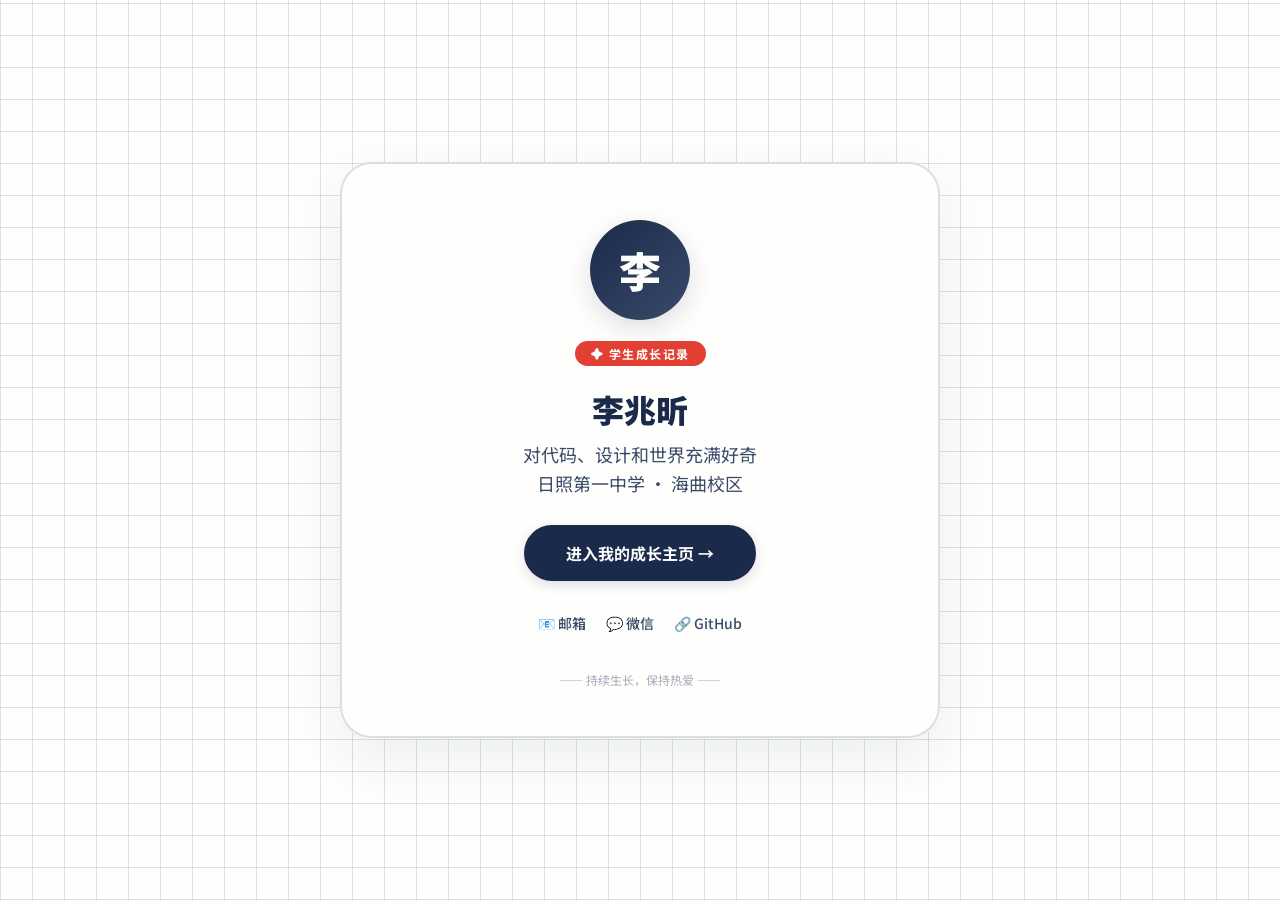
==== index.html @ c34c7141 "Add files via upload" ====
<!DOCTYPE html>
<html lang="zh-CN">
<head>
  <meta charset="UTF-8">
  <meta name="viewport" content="width=device-width, initial-scale=1.0">
  <title>李兆昕 · 个人主页</title>
  <link rel="preconnect" href="https://fonts.googleapis.com">
  <link rel="preconnect" href="https://fonts.gstatic.com" crossorigin>
  <link href="https://fonts.googleapis.com/css2?family=Noto+Sans+SC:wght@400;500;700;900&family=Zhi+Mang+Xing&display=swap" rel="stylesheet">
  <style>
    * {
      margin: 0;
      padding: 0;
      box-sizing: border-box;
    }
    body {
      min-height: 100vh;
      background: #fefefc;
      background-image:
        repeating-linear-gradient(0deg, rgba(120,160,190,.28) 0 1px, transparent 1px 32px),
        repeating-linear-gradient(90deg, rgba(120,160,190,.28) 0 1px, transparent 1px 32px);
      font-family: 'Noto Sans SC', sans-serif;
      display: flex;
      align-items: center;
      justify-content: center;
      padding: 24px;
      color: #1b2a4a;
    }
    .card {
      max-width: 600px;
      width: 100%;
      background: rgba(254,254,252,.88);
      backdrop-filter: blur(6px);
      border: 2px solid rgba(27,42,74,.15);
      border-radius: 32px;
      padding: 56px 44px 48px;
      text-align: center;
      box-shadow: 0 20px 60px rgba(27,42,74,.08);
      transition: transform .3s ease;
    }
    .card:hover {
      transform: translateY(-4px);
    }
    .avatar {
      width: 100px;
      height: 100px;
      border-radius: 50%;
      background: linear-gradient(135deg, #1b2a4a, #3a4a6b);
      display: flex;
      align-items: center;
      justify-content: center;
      font-size: 42px;
      font-weight: 900;
      color: #fefefc;
      margin: 0 auto 20px;
      box-shadow: 0 8px 24px rgba(27,42,74,.15);
    }
    .badge {
      display: inline-block;
      background: #e23f35;
      color: #fefefc;
      font-size: 12px;
      font-weight: 700;
      letter-spacing: 1.5px;
      padding: 4px 16px;
      border-radius: 999px;
      margin-bottom: 20px;
    }
    h1 {
      font-size: 32px;
      font-weight: 900;
      margin-bottom: 8px;
    }
    .sub {
      font-size: 18px;
      color: #3a4a6b;
      margin-bottom: 28px;
      line-height: 1.6;
    }
    .btn {
      display: inline-block;
      padding: 14px 40px;
      border-radius: 999px;
      background: #1b2a4a;
      color: #fefefc;
      font-weight: 700;
      font-size: 16px;
      text-decoration: none;
      border: 2px solid #1b2a4a;
      transition: all .25s ease;
      box-shadow: 0 4px 12px rgba(27,42,74,.15);
    }
    .btn:hover {
      transform: translateY(-3px);
      box-shadow: 0 8px 24px rgba(226,63,53,.25);
      background: #e23f35;
      border-color: #e23f35;
    }
    .links {
      margin-top: 32px;
      display: flex;
      justify-content: center;
      gap: 20px;
      flex-wrap: wrap;
    }
    .links a {
      color: #3a4a6b;
      text-decoration: none;
      font-size: 14px;
      font-weight: 500;
      border-bottom: 2px solid transparent;
      transition: border-color .2s;
    }
    .links a:hover {
      border-bottom-color: #e23f35;
    }
    .footer-note {
      margin-top: 36px;
      font-size: 12px;
      color: #aab;
    }
    @media (max-width: 480px) {
      .card { padding: 32px 20px; }
      h1 { font-size: 26px; }
      .avatar { width: 72px; height: 72px; font-size: 30px; }
    }
  </style>
</head>
<body>
  <div class="card">
    <div class="avatar">李</div>
    <div class="badge">✦ 学生成长记录</div>
    <h1>李兆昕</h1>
    <p class="sub">
      对代码、设计和世界充满好奇<br>
      日照第一中学 · 海曲校区
    </p>
    <a href="portfolio.html" class="btn">进入我的成长主页 →</a>
    <div class="links">
      <a href="mailto:a776234813@outlook.com">📧 邮箱</a>
      <a href="#">💬 微信</a>
      <a href="#">🔗 GitHub</a>
    </div>
    <div class="footer-note">—— 持续生长，保持热爱 ——</div>
  </div>
</body>
</html>
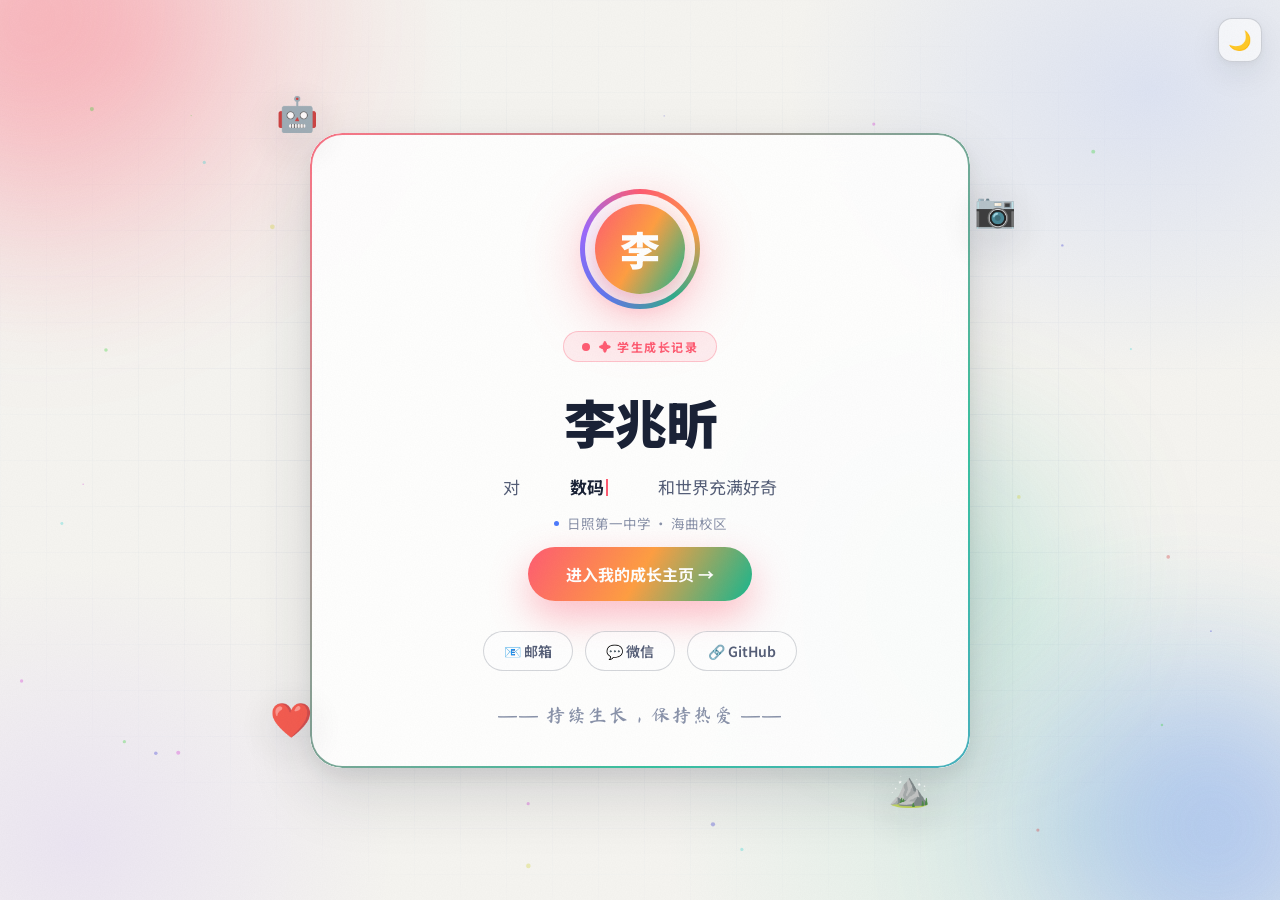
==== commit 5db1033e: "Add files via upload" ====
--- a/index.html
+++ b/index.html
@@ -1,147 +1,492 @@
 <!DOCTYPE html>
-<html lang="zh-CN">
+<html lang="zh-CN" data-theme="light">
 <head>
-  <meta charset="UTF-8">
-  <meta name="viewport" content="width=device-width, initial-scale=1.0">
-  <title>李兆昕 · 个人主页</title>
-  <link rel="preconnect" href="https://fonts.googleapis.com">
-  <link rel="preconnect" href="https://fonts.gstatic.com" crossorigin>
-  <link href="https://fonts.googleapis.com/css2?family=Noto+Sans+SC:wght@400;500;700;900&family=Zhi+Mang+Xing&display=swap" rel="stylesheet">
-  <style>
-    * {
-      margin: 0;
-      padding: 0;
-      box-sizing: border-box;
-    }
-    body {
-      min-height: 100vh;
-      background: #fefefc;
-      background-image:
-        repeating-linear-gradient(0deg, rgba(120,160,190,.28) 0 1px, transparent 1px 32px),
-        repeating-linear-gradient(90deg, rgba(120,160,190,.28) 0 1px, transparent 1px 32px);
-      font-family: 'Noto Sans SC', sans-serif;
-      display: flex;
-      align-items: center;
-      justify-content: center;
-      padding: 24px;
-      color: #1b2a4a;
-    }
-    .card {
-      max-width: 600px;
-      width: 100%;
-      background: rgba(254,254,252,.88);
-      backdrop-filter: blur(6px);
-      border: 2px solid rgba(27,42,74,.15);
-      border-radius: 32px;
-      padding: 56px 44px 48px;
-      text-align: center;
-      box-shadow: 0 20px 60px rgba(27,42,74,.08);
-      transition: transform .3s ease;
-    }
-    .card:hover {
-      transform: translateY(-4px);
-    }
-    .avatar {
-      width: 100px;
-      height: 100px;
-      border-radius: 50%;
-      background: linear-gradient(135deg, #1b2a4a, #3a4a6b);
-      display: flex;
-      align-items: center;
-      justify-content: center;
-      font-size: 42px;
-      font-weight: 900;
-      color: #fefefc;
-      margin: 0 auto 20px;
-      box-shadow: 0 8px 24px rgba(27,42,74,.15);
-    }
-    .badge {
-      display: inline-block;
-      background: #e23f35;
-      color: #fefefc;
-      font-size: 12px;
-      font-weight: 700;
-      letter-spacing: 1.5px;
-      padding: 4px 16px;
-      border-radius: 999px;
-      margin-bottom: 20px;
-    }
-    h1 {
-      font-size: 32px;
-      font-weight: 900;
-      margin-bottom: 8px;
-    }
-    .sub {
-      font-size: 18px;
-      color: #3a4a6b;
-      margin-bottom: 28px;
-      line-height: 1.6;
-    }
-    .btn {
-      display: inline-block;
-      padding: 14px 40px;
-      border-radius: 999px;
-      background: #1b2a4a;
-      color: #fefefc;
-      font-weight: 700;
-      font-size: 16px;
-      text-decoration: none;
-      border: 2px solid #1b2a4a;
-      transition: all .25s ease;
-      box-shadow: 0 4px 12px rgba(27,42,74,.15);
-    }
-    .btn:hover {
-      transform: translateY(-3px);
-      box-shadow: 0 8px 24px rgba(226,63,53,.25);
-      background: #e23f35;
-      border-color: #e23f35;
-    }
-    .links {
-      margin-top: 32px;
-      display: flex;
-      justify-content: center;
-      gap: 20px;
-      flex-wrap: wrap;
-    }
-    .links a {
-      color: #3a4a6b;
-      text-decoration: none;
-      font-size: 14px;
-      font-weight: 500;
-      border-bottom: 2px solid transparent;
-      transition: border-color .2s;
-    }
-    .links a:hover {
-      border-bottom-color: #e23f35;
-    }
-    .footer-note {
-      margin-top: 36px;
-      font-size: 12px;
-      color: #aab;
-    }
-    @media (max-width: 480px) {
-      .card { padding: 32px 20px; }
-      h1 { font-size: 26px; }
-      .avatar { width: 72px; height: 72px; font-size: 30px; }
-    }
-  </style>
+<meta charset="UTF-8">
+<meta name="viewport" content="width=device-width, initial-scale=1.0">
+<title>李兆昕 · 个人主页</title>
+<link rel="preconnect" href="https://fonts.googleapis.com">
+<link rel="preconnect" href="https://fonts.gstatic.com" crossorigin>
+<link href="https://fonts.googleapis.com/css2?family=Noto+Sans+SC:wght@400;500;700;900&family=Zhi+Mang+Xing&family=Ma+Shan+Zheng&family=JetBrains+Mono:wght@400;600;700&display=swap" rel="stylesheet">
+<style>
+/* ================= 设计变量 ================= */
+:root{
+  --bg:#f6f5f1; --bg-2:#efedf6;
+  --surface:rgba(255,255,255,.66); --surface-strong:rgba(255,255,255,.92);
+  --ink:#1b2337; --ink-soft:#565f78; --ink-faint:#8b94ab;
+  --line:rgba(27,35,55,.10); --line-strong:rgba(27,35,55,.18);
+  --c1:#ff5d73; --c2:#ff9f43; --c3:#17b890; --c4:#4d7cfe; --c5:#9b6bff;
+  --grad:linear-gradient(120deg,var(--c1),var(--c2),var(--c3),var(--c4),var(--c5));
+  --grad-soft:linear-gradient(120deg,rgba(255,93,115,.14),rgba(255,159,67,.14),rgba(23,184,144,.14),rgba(77,124,254,.14),rgba(155,107,255,.14));
+  --shadow-card:0 12px 32px rgba(27,35,55,.08),0 2px 8px rgba(27,35,55,.05);
+  --shadow-hover:0 26px 64px rgba(27,35,55,.15),0 8px 20px rgba(27,35,55,.08);
+  --grid-line:rgba(70,100,160,.12);
+  --toast-bg:rgba(27,35,55,.92);
+  --font-body:'Noto Sans SC',sans-serif;
+  --font-hand:'Zhi Mang Xing',cursive;
+  --font-write:'Ma Shan Zheng',cursive;
+  --font-mono:'JetBrains Mono',monospace;
+  --ease:cubic-bezier(.22,1,.36,1);
+  --ease-out:cubic-bezier(.16,1,.3,1);
+  --radius:24px; --radius-lg:32px;
+}
+html[data-theme=dark]{
+  --bg:#0a0f1e; --bg-2:#101a33;
+  --surface:rgba(18,26,50,.55); --surface-strong:rgba(23,33,62,.92);
+  --ink:#e9edf8; --ink-soft:#a6b0cb; --ink-faint:#67728f;
+  --line:rgba(233,237,248,.10); --line-strong:rgba(233,237,248,.20);
+  --c1:#ff6b81; --c2:#ffb64d; --c3:#2ce0bb; --c4:#6d9bff; --c5:#b58cff;
+  --grad-soft:linear-gradient(120deg,rgba(255,107,129,.18),rgba(255,182,77,.18),rgba(44,224,187,.18),rgba(109,155,255,.18),rgba(181,140,255,.18));
+  --shadow-card:0 14px 34px rgba(0,0,0,.42);
+  --shadow-hover:0 28px 70px rgba(0,0,0,.58);
+  --grid-line:rgba(140,170,230,.09);
+  --toast-bg:rgba(16,24,48,.96);
+}
+*{box-sizing:border-box;margin:0;padding:0}
+html{scroll-behavior:smooth}
+body{
+  font-family:var(--font-body);background:var(--bg);color:var(--ink);
+  min-height:100vh;min-height:100svh;display:flex;align-items:center;justify-content:center;
+  padding:24px;overflow-x:hidden;-webkit-font-smoothing:antialiased;
+  transition:background .5s,color .5s;
+}
+body::before{
+  content:'';position:fixed;inset:0;z-index:9997;pointer-events:none;opacity:.035;
+  background-image:url("data:image/svg+xml,%3Csvg xmlns='http://www.w3.org/2000/svg' width='140' height='140'%3E%3Cfilter id='n'%3E%3CfeTurbulence type='fractalNoise' baseFrequency='0.8' numOctaves='2' stitchTiles='stitch'/%3E%3CfeColorMatrix type='matrix' values='0 0 0 0 0 0 0 0 0 0 0 0 0 0 0 0 0 0 0.6 0'/%3E%3C/filter%3E%3Crect width='100%25' height='100%25' filter='url(%23n)'/%3E%3C/svg%3E");
+}
+.app-bg{
+  position:fixed;inset:0;z-index:-3;transition:background .6s;
+  background:
+    radial-gradient(42% 55% at 10% 6%, rgba(255,93,115,.13), transparent 62%),
+    radial-gradient(46% 52% at 90% 10%, rgba(77,124,254,.14), transparent 62%),
+    radial-gradient(52% 55% at 84% 92%, rgba(23,184,144,.12), transparent 62%),
+    radial-gradient(40% 50% at 6% 94%, rgba(155,107,255,.11), transparent 62%),
+    var(--bg);
+}
+html[data-theme=dark] .app-bg{
+  background:
+    radial-gradient(42% 55% at 10% 6%, rgba(255,107,129,.16), transparent 62%),
+    radial-gradient(46% 52% at 90% 10%, rgba(109,155,255,.18), transparent 62%),
+    radial-gradient(52% 55% at 84% 92%, rgba(44,224,187,.13), transparent 62%),
+    radial-gradient(40% 50% at 6% 94%, rgba(181,140,255,.15), transparent 62%),
+    var(--bg);
+}
+.blob{position:fixed;border-radius:50%;filter:blur(80px);opacity:.5;z-index:-2;pointer-events:none;will-change:transform}
+.blob-1{width:460px;height:460px;background:radial-gradient(circle at 32% 32%,var(--c1),transparent 70%);top:-150px;left:-130px;animation:blob-a 24s ease-in-out infinite alternate}
+.blob-2{width:400px;height:400px;background:radial-gradient(circle at 60% 40%,var(--c4),transparent 70%);bottom:-160px;right:-100px;animation:blob-b 28s ease-in-out infinite alternate}
+.blob-3{width:340px;height:340px;background:radial-gradient(circle at 50% 50%,var(--c3),transparent 70%);top:44%;left:60%;opacity:.32;animation:blob-a 32s ease-in-out -10s infinite alternate-reverse}
+@keyframes blob-a{to{transform:translate(120px,80px) scale(1.15) rotate(20deg)}}
+@keyframes blob-b{to{transform:translate(-100px,-60px) scale(.9) rotate(-24deg)}}
+#fxCanvas{position:fixed;inset:0;z-index:-1;pointer-events:none}
+.grid-overlay{
+  position:fixed;inset:0;z-index:-2;pointer-events:none;opacity:.7;
+  background-image:linear-gradient(var(--grid-line) 1px,transparent 1px),linear-gradient(90deg,var(--grid-line) 1px,transparent 1px);
+  background-size:46px 46px;
+  -webkit-mask-image:radial-gradient(75% 70% at 50% 50%,#000 0%,transparent 78%);
+  mask-image:radial-gradient(75% 70% at 50% 50%,#000 0%,transparent 78%);
+}
+::selection{background:var(--c2);color:#fff}
+
+/* ================= 光标 ================= */
+.cursor-dot,.cursor-ring,.cursor-glow{position:fixed;top:0;left:0;pointer-events:none;z-index:9998;opacity:0;transition:opacity .25s}
+.cursor-dot{width:8px;height:8px;border-radius:50%;background:var(--grad);transform:translate(-50%,-50%)}
+.cursor-ring{width:36px;height:36px;border-radius:50%;border:1.5px solid var(--c4);transform:translate(-50%,-50%);transition:width .28s var(--ease),height .28s var(--ease),border-color .28s,opacity .25s,background .28s}
+.cursor-ring.grow{width:58px;height:58px;border-color:var(--c1);background:radial-gradient(circle,rgba(255,93,115,.14),transparent 72%)}
+.cursor-glow{width:380px;height:380px;border-radius:50%;background:radial-gradient(circle,rgba(255,93,115,.17),rgba(255,159,67,.09) 36%,rgba(77,124,254,.09) 58%,transparent 74%);z-index:0;transform:translate(-50%,-50%);transition:opacity .5s;will-change:transform}
+body.cursor-on .cursor-dot,body.cursor-on .cursor-ring,body.cursor-on .cursor-glow{opacity:1}
+@media (hover:none),(pointer:coarse){.cursor-dot,.cursor-ring,.cursor-glow{display:none}}
+
+/* ================= 主题切换 ================= */
+.theme-toggle{
+  position:fixed;top:18px;right:18px;z-index:100;width:44px;height:44px;border-radius:14px;
+  border:1px solid var(--line-strong);background:var(--surface);color:var(--ink);
+  backdrop-filter:blur(12px);-webkit-backdrop-filter:blur(12px);
+  display:grid;place-items:center;font-size:19px;cursor:pointer;
+  box-shadow:var(--shadow-card);transition:transform .3s var(--ease),border-color .3s,box-shadow .35s;
+  animation:pop-in .8s var(--ease) 1s both;
+}
+.theme-toggle:hover{transform:translateY(-3px) scale(1.08);border-color:var(--c4);box-shadow:var(--shadow-hover)}
+
+/* ================= 主卡片 ================= */
+.stage{position:relative;z-index:2;width:100%;max-width:660px}
+.float-emoji{position:absolute;font-size:34px;opacity:.85;filter:drop-shadow(0 10px 22px rgba(27,35,55,.18));pointer-events:none;z-index:1;animation:float-y 7s ease-in-out infinite}
+.fe-1{top:-46px;left:-34px;animation-delay:0s}
+.fe-2{top:8%;right:-46px;animation-delay:-2.2s}
+.fe-3{bottom:4%;left:-40px;animation-delay:-4.4s}
+.fe-4{bottom:-44px;right:6%;animation-delay:-1.4s}
+@keyframes float-y{0%,100%{transform:translateY(0) rotate(-4deg)}50%{transform:translateY(-16px) rotate(5deg)}}
+.card{
+  position:relative;border-radius:var(--radius-lg);padding:56px 48px 44px;text-align:center;
+  background:var(--surface-strong);border:1px solid var(--glass-border);
+  box-shadow:var(--shadow-hover);backdrop-filter:blur(20px);-webkit-backdrop-filter:blur(20px);
+  transform-style:preserve-3d;overflow:hidden;will-change:transform;
+  animation:card-in 1s var(--ease-out) .15s both;
+}
+html[data-theme=dark] .card{border-color:rgba(255,255,255,.09)}
+.card::before{content:'';position:absolute;inset:0;background:radial-gradient(340px circle at var(--mx,50%) var(--my,50%),rgba(255,255,255,.5),transparent 62%);opacity:0;transition:opacity .4s;pointer-events:none}
+html[data-theme=dark] .card::before{background:radial-gradient(340px circle at var(--mx,50%) var(--my,50%),rgba(255,255,255,.08),transparent 62%)}
+.card:hover::before{opacity:1}
+.card::after{
+  content:'';position:absolute;inset:0;border-radius:inherit;padding:1.6px;pointer-events:none;
+  background:linear-gradient(135deg,var(--c1),var(--c3),var(--c4),var(--c5),var(--c1));background-size:300% 300%;
+  -webkit-mask:linear-gradient(#fff 0 0) content-box,linear-gradient(#fff 0 0);-webkit-mask-composite:xor;
+  mask:linear-gradient(#fff 0 0) content-box,linear-gradient(#fff 0 0);mask-composite:exclude;
+  animation:grad-move 6s linear infinite;opacity:.85;
+}
+@keyframes card-in{from{opacity:0;transform:translateY(44px) scale(.95)}to{opacity:1;transform:none}}
+.card>*{opacity:0;animation:rise-in .85s var(--ease-out) forwards}
+.card>*:nth-child(1){animation-delay:.35s}
+.card>*:nth-child(2){animation-delay:.45s}
+.card>*:nth-child(3){animation-delay:.55s}
+.card>*:nth-child(4){animation-delay:.65s}
+.card>*:nth-child(5){animation-delay:.78s}
+.card>*:nth-child(6){animation-delay:.9s}
+@keyframes rise-in{from{opacity:0;transform:translateY(30px)}to{opacity:1;transform:none}}
+@keyframes pop-in{0%{opacity:0;transform:scale(.6)}70%{transform:scale(1.06)}100%{opacity:1;transform:scale(1)}}
+
+/* ================= 头像 ================= */
+.avatar-wrap{position:relative;width:120px;height:120px;margin:0 auto 22px}
+.avatar-ring{
+  position:absolute;inset:0;border-radius:50%;
+  background:conic-gradient(from 0deg,var(--c1),var(--c2),var(--c3),var(--c4),var(--c5),var(--c1));
+  animation:avatar-spin 9s linear infinite;filter:drop-shadow(0 12px 28px rgba(255,93,115,.32));
+}
+.avatar-ring::before{content:'';position:absolute;inset:5px;border-radius:50%;background:var(--surface-strong)}
+.avatar{
+  position:absolute;inset:15px;border-radius:50%;
+  background:var(--grad);background-size:200% 200%;animation:grad-move 5s linear infinite;
+  color:#fff;display:grid;place-items:center;font-size:40px;font-weight:900;
+  box-shadow:0 10px 24px rgba(255,93,115,.4);
+}
+@keyframes avatar-spin{to{transform:rotate(360deg)}}
+
+/* ================= 文字 ================= */
+.badge{
+  display:inline-flex;align-items:center;gap:9px;
+  background:rgba(255,93,115,.10);border:1px solid rgba(255,93,115,.30);
+  color:var(--c1);font-size:12px;font-weight:700;letter-spacing:1.5px;
+  padding:6px 18px;border-radius:999px;margin-bottom:22px;
+}
+.pulse-dot{width:8px;height:8px;border-radius:50%;background:var(--c1);animation:pulse-dot 1.8s ease-in-out infinite}
+@keyframes pulse-dot{0%,100%{box-shadow:0 0 0 0 rgba(255,93,115,.45)}50%{box-shadow:0 0 0 8px rgba(255,93,115,0)}}
+h1{font-size:clamp(36px,7vw,52px);font-weight:900;letter-spacing:-1px;margin-bottom:12px}
+.grad-text{position:relative;display:inline-block;cursor:default}
+.grad-text::after{
+  content:attr(data-text);position:absolute;inset:0;
+  background:linear-gradient(120deg,#ff2d55,#ff9f0a,#00d9a6,#0a84ff,#bf5af2,#ff2d55);background-size:180% 100%;
+  -webkit-background-clip:text;background-clip:text;color:transparent;
+  -webkit-mask-image:radial-gradient(230px circle at var(--mx,50%) var(--my,50%),#000 0%,transparent 68%);
+  mask-image:radial-gradient(230px circle at var(--mx,50%) var(--my,50%),#000 0%,transparent 68%);
+  animation:grad-move 4s linear infinite;opacity:0;transition:opacity .3s;
+  filter:saturate(1.35) brightness(1.06);pointer-events:none;user-select:none;
+}
+.grad-text:hover::after{opacity:1}
+@keyframes grad-move{to{background-position:200% 0}}
+.sub{font-size:17px;color:var(--ink-soft);line-height:1.9;margin-bottom:10px}
+.type-wrap{display:inline-block;min-width:130px;color:var(--ink);font-weight:700}
+.caret{display:inline-block;width:2px;height:1.02em;background:var(--c1);vertical-align:-.14em;margin-left:2px;animation:caret-blink 1s step-end infinite}
+@keyframes caret-blink{50%{opacity:0}}
+.meta{display:inline-flex;align-items:center;gap:8px;font-size:13.5px;color:var(--ink-faint);margin-top:6px}
+.meta .m-dot{width:5px;height:5px;border-radius:50%;background:var(--c4)}/* ================= 按钮 ================= */
+.btn{
+  position:relative;overflow:hidden;display:inline-flex;align-items:center;gap:9px;
+  padding:15px 38px;border-radius:999px;font-weight:700;font-size:16px;
+  text-decoration:none;cursor:pointer;border:none;
+  transition:transform .3s var(--ease),box-shadow .4s;will-change:transform;
+}
+.btn-primary{
+  background:var(--grad);background-size:200% 200%;color:#fff;
+  box-shadow:0 16px 38px rgba(255,93,115,.4);animation:grad-move 6s linear infinite;
+}
+.btn-primary:hover{transform:translateY(-3px);box-shadow:0 24px 54px rgba(255,93,115,.5)}
+.btn-primary::after{
+  content:'';position:absolute;top:0;left:-70%;width:50%;height:100%;
+  background:linear-gradient(100deg,transparent,rgba(255,255,255,.5),transparent);
+  transform:skewX(-20deg);transition:left .6s var(--ease);
+}
+.btn-primary:hover::after{left:135%}
+/* 修复：按钮入场动画与渐变流动动画共存（避免 opacity 卡在 0 导致按钮隐形） */
+.card > .btn{opacity:0;animation:rise-in .85s var(--ease-out) .78s forwards,grad-move 6s linear infinite}
+.btn .ripple{position:absolute;border-radius:50%;background:rgba(255,255,255,.5);transform:scale(0);animation:ripple .65s var(--ease) forwards;pointer-events:none}
+@keyframes ripple{to{transform:scale(1);opacity:0}}
+
+/* ================= 链接 ================= */
+.links{display:flex;justify-content:center;gap:12px;flex-wrap:wrap;margin-top:30px}
+.link{
+  display:inline-flex;align-items:center;gap:7px;padding:9px 20px;border-radius:999px;
+  background:var(--surface);border:1px solid var(--line-strong);color:var(--ink-soft);
+  font-size:14px;font-weight:600;text-decoration:none;
+  transition:transform .3s var(--ease),color .3s,border-color .3s,box-shadow .35s,background .3s;
+}
+.link:hover{
+  transform:translateY(-3px);color:#fff;border-color:transparent;
+  background:var(--grad);background-size:200% 200%;animation:grad-move 4s linear infinite;
+  box-shadow:0 12px 26px rgba(255,93,115,.3);
+}
+
+/* ================= 页脚注 ================= */
+.footer-note{margin-top:34px;font-family:var(--font-write);font-size:19px;color:var(--ink-faint);letter-spacing:2px}
+
+/* ================= 火花 / 彩带 ================= */
+.sparkle{position:fixed;width:6px;height:6px;border-radius:50%;background:var(--grad);pointer-events:none;z-index:9996;animation:sparkle-fly .7s var(--ease-out) forwards}
+@keyframes sparkle-fly{0%{opacity:1;transform:scale(1) translateY(0)}100%{opacity:0;transform:scale(.15) translateY(-22px)}}
+.confetti{position:fixed;top:-12px;z-index:400;pointer-events:none;font-size:16px;animation:confetti-fall linear forwards}
+@keyframes confetti-fall{to{transform:translate(var(--cx,0),105vh) rotate(var(--cr,360deg));opacity:.9}}
+
+/* ================= 响应式 ================= */
+@media (prefers-reduced-motion:reduce){
+  *,*::before,*::after{animation-duration:.01ms !important;animation-iteration-count:1 !important;transition-duration:.01ms !important}
+}
+@media (max-width:560px){
+  .card{padding:40px 24px 34px}
+  h1{font-size:34px}
+  .sub{font-size:15px}
+  .float-emoji{display:none}
+  .theme-toggle{top:12px;right:12px}
+}
+</style>
 </head>
 <body>
-  <div class="card">
-    <div class="avatar">李</div>
-    <div class="badge">✦ 学生成长记录</div>
-    <h1>李兆昕</h1>
-    <p class="sub">
-      对代码、设计和世界充满好奇<br>
-      日照第一中学 · 海曲校区
+<div class="app-bg"></div>
+<div class="grid-overlay"></div>
+<div class="blob blob-1"></div>
+<div class="blob blob-2"></div>
+<div class="blob blob-3"></div>
+<canvas id="fxCanvas"></canvas>
+<div class="cursor-dot" id="cursorDot"></div>
+<div class="cursor-ring" id="cursorRing"></div>
+<div class="cursor-glow" id="cursorGlow"></div>
+
+<button class="theme-toggle" id="themeToggle" title="切换深色 / 浅色模式">🌙</button>
+
+<main class="stage">
+  <span class="float-emoji fe-1">🤖</span>
+  <span class="float-emoji fe-2">📷</span>
+  <span class="float-emoji fe-3">❤️</span>
+  <span class="float-emoji fe-4">⛰️</span>
+
+  <div class="card" id="mainCard">
+    <div class="avatar-wrap">
+      <div class="avatar-ring"></div>
+      <div class="avatar">李</div>
+    </div>
+    <div class="badge"><span class="pulse-dot"></span>✦ 学生成长记录</div>
+    <h1><span class="grad-text" data-text="李兆昕">李兆昕</span></h1>
+    <p class="sub">对 <span class="type-wrap"><span id="typed"></span><span class="caret"></span></span> 和世界充满好奇<br>
+      <span class="meta"><span class="m-dot"></span>日照第一中学 · 海曲校区</span>
     </p>
-    <a href="portfolio.html" class="btn">进入我的成长主页 →</a>
+    <a href="portfolio.html" class="btn btn-primary magnetic">进入我的成长主页 →</a>
     <div class="links">
-      <a href="mailto:a776234813@outlook.com">📧 邮箱</a>
-      <a href="#">💬 微信</a>
-      <a href="#">🔗 GitHub</a>
+      <a href="mailto:a776234813@outlook.com" class="link">📧 邮箱</a>
+      <a href="#" class="link">💬 微信</a>
+      <a href="https://github.com/Likiukin" class="link" target="_blank" rel="noopener">🔗 GitHub</a>
     </div>
     <div class="footer-note">—— 持续生长，保持热爱 ——</div>
   </div>
+</main><script>
+(function(){
+"use strict";
+const reduceMotion = window.matchMedia('(prefers-reduced-motion: reduce)').matches;
+const canHover = window.matchMedia('(hover:hover)').matches && window.matchMedia('(pointer:fine)').matches;
+const $ = s => document.querySelector(s);
+const $$ = s => Array.from(document.querySelectorAll(s));
+
+/* ===== 主题切换（与成长主页共用记忆） ===== */
+const themeBtn = $('#themeToggle');
+const savedTheme = localStorage.getItem('lzx_theme') || 'light';
+document.documentElement.setAttribute('data-theme', savedTheme);
+themeBtn.textContent = savedTheme === 'dark' ? '☀️' : '🌙';
+themeBtn.addEventListener('click', () => {
+  const next = document.documentElement.getAttribute('data-theme') === 'dark' ? 'light' : 'dark';
+  document.documentElement.setAttribute('data-theme', next);
+  localStorage.setItem('lzx_theme', next);
+  themeBtn.textContent = next === 'dark' ? '☀️' : '🌙';
+  themeBtn.style.transform = 'rotate(180deg) scale(1.15)';
+  setTimeout(() => themeBtn.style.transform = '', 350);
+  if (window.fx) window.fx.refresh();
+});
+
+/* ===== 打字机 ===== */
+(function(){
+  const el = $('#typed');
+  const phrases = ['AI', '设计', '数码', '公益', '摄影'];
+  if (reduceMotion){ el.textContent = 'AI'; return; }
+  let pi = 0, ci = 0, deleting = false;
+  function tick(){
+    const word = phrases[pi];
+    ci += deleting ? -1 : 1;
+    el.textContent = word.slice(0, ci);
+    let delay = deleting ? 45 : 85;
+    if (!deleting && ci === word.length){ delay = 1500; deleting = true; }
+    else if (deleting && ci === 0){ deleting = false; pi = (pi + 1) % phrases.length; delay = 350; }
+    setTimeout(tick, delay);
+  }
+  setTimeout(tick, 1200);
+})();
+
+/* ===== 自定义光标 + 辉光 + 星光 ===== */
+if (canHover && !reduceMotion){
+  const dot = $('#cursorDot'), ring = $('#cursorRing'), glow = $('#cursorGlow');
+  let dx=0, dy=0, rx=0, ry=0, gx=0, gy=0, tx=0, ty=0;
+  document.addEventListener('mousemove', e => {
+    tx = e.clientX; ty = e.clientY;
+    document.body.classList.add('cursor-on');
+  });
+  document.addEventListener('mouseleave', () => document.body.classList.remove('cursor-on'));
+  (function loop(){
+    dx += (tx - dx) * .9; dy += (ty - dy) * .9;
+    rx += (tx - rx) * .16; ry += (ty - ry) * .16;
+    gx += (tx - gx) * .07; gy += (ty - gy) * .07;
+    dot.style.transform = `translate(${dx}px, ${dy}px) translate(-50%,-50%)`;
+    ring.style.transform = `translate(${rx}px, ${ry}px) translate(-50%,-50%)`;
+    if (glow) glow.style.transform = `translate(${gx}px, ${gy}px) translate(-50%,-50%)`;
+    requestAnimationFrame(loop);
+  })();
+  const growTargets = 'a, button, .card, .avatar, .link, .float-emoji';
+  document.addEventListener('mouseover', e => {
+    if (e.target.closest && e.target.closest(growTargets)) ring.classList.add('grow');
+  });
+  document.addEventListener('mouseout', e => {
+    if (e.target.closest && e.target.closest(growTargets)) ring.classList.remove('grow');
+  });
+  let lastSpark = 0;
+  document.addEventListener('mousemove', e => {
+    const now = performance.now();
+    if (now - lastSpark < 70) return;
+    lastSpark = now;
+    const s = document.createElement('span');
+    s.className = 'sparkle';
+    s.style.left = (e.clientX + (Math.random()*10-5)) + 'px';
+    s.style.top = (e.clientY + (Math.random()*10-5)) + 'px';
+    document.body.appendChild(s);
+    setTimeout(() => s.remove(), 750);
+  }, {passive:true});
+}
+
+/* ===== 背景粒子 ===== */
+(function(){
+  const canvas = $('#fxCanvas');
+  if (!canvas) return;
+  const ctx = canvas.getContext('2d');
+  let W, H, dots = [], running = true;
+  const isDark = () => document.documentElement.getAttribute('data-theme') === 'dark';
+  function resize(){ W = canvas.width = window.innerWidth; H = canvas.height = window.innerHeight; }
+  function makeDots(){
+    const count = reduceMotion ? 0 : Math.min(40, Math.floor(W * H / 32000));
+    dots = Array.from({length: count}, () => ({
+      x: Math.random()*W, y: Math.random()*H,
+      vx: (Math.random()-.5)*.3, vy: (Math.random()-.5)*.3,
+      r: Math.random()*1.8 + .6,
+      hue: Math.floor(Math.random()*6)*60
+    }));
+  }
+  window.fx = window.fx || {};
+  window.fx.refresh = () => { if (isDark()) makeDots(); };
+  if (reduceMotion){ resize(); makeDots(); return; }
+  let mx = -9999, my = -9999;
+  if (canHover) document.addEventListener('mousemove', e => { mx = e.clientX; my = e.clientY; }, {passive:true});
+  document.addEventListener('visibilitychange', () => {
+    running = !document.hidden;
+    if (running) requestAnimationFrame(draw);
+  });
+  function draw(){
+    if (!running) return;
+    ctx.clearRect(0, 0, W, H);
+    const dark = isDark();
+    const alpha = dark ? .5 : .28;
+    const lum = dark ? 70 : 45;
+    for (let i = 0; i < dots.length; i++){
+      const d = dots[i];
+      d.x += d.vx; d.y += d.vy;
+      if (d.x < -20) d.x = W+20; else if (d.x > W+20) d.x = -20;
+      if (d.y < -20) d.y = H+20; else if (d.y > H+20) d.y = -20;
+      const dx = d.x - mx, dy = d.y - my;
+      const dist2 = dx*dx + dy*dy;
+      if (dist2 < 16900 && dist2 > 0.01){
+        const m = 130 / Math.sqrt(dist2);
+        d.x += dx/m * .32; d.y += dy/m * .32;
+      }
+      ctx.beginPath();
+      ctx.arc(d.x, d.y, d.r, 0, Math.PI*2);
+      ctx.fillStyle = 'hsla(' + d.hue + ',80%,' + lum + '%,' + alpha + ')';
+      ctx.fill();
+    }
+    requestAnimationFrame(draw);
+  }
+  resize(); makeDots(); draw();
+  window.addEventListener('resize', () => { resize(); makeDots(); });
+})();
+
+/* ===== 卡片聚光灯 + 微倾斜 ===== */
+const card = $('#mainCard');
+if (card && canHover && !reduceMotion){
+  card.addEventListener('mousemove', e => {
+    const r = card.getBoundingClientRect();
+    const px = (e.clientX - r.left)/r.width - .5;
+    const py = (e.clientY - r.top)/r.height - .5;
+    card.style.setProperty('--mx', ((e.clientX - r.left)/r.width*100) + '%');
+    card.style.setProperty('--my', ((e.clientY - r.top)/r.height*100) + '%');
+    card.style.transform = `perspective(1000px) rotateX(${(-py*3).toFixed(2)}deg) rotateY(${(px*3).toFixed(2)}deg)`;
+  });
+  card.addEventListener('mouseleave', () => { card.style.transform = ''; });
+}
+
+/* ===== 磁性按钮 + 涟漪 ===== */
+const btn = $('.btn');
+if (btn && canHover && !reduceMotion){
+  btn.addEventListener('mousemove', e => {
+    const r = btn.getBoundingClientRect();
+    const x = e.clientX - r.left - r.width/2, y = e.clientY - r.top - r.height/2;
+    btn.style.transform = `translate(${x*.22}px, ${y*.22}px)`;
+  });
+  btn.addEventListener('mouseleave', () => btn.style.transform = '');
+}
+$$('.btn, .link').forEach(b => {
+  b.addEventListener('click', function(e){
+    const r = this.getBoundingClientRect();
+    const size = Math.max(r.width, r.height) * 1.5;
+    const rip = document.createElement('span');
+    rip.className = 'ripple';
+    rip.style.width = rip.style.height = size + 'px';
+    rip.style.left = (e.clientX - r.left - size/2) + 'px';
+    rip.style.top = (e.clientY - r.top - size/2) + 'px';
+    this.appendChild(rip);
+    setTimeout(() => rip.remove(), 700);
+  });
+});
+
+/* ===== 彩带 ===== */
+function confettiBurst(n){
+  if (reduceMotion) return;
+  const colors = ['#ff5d73','#ff9f43','#17b890','#4d7cfe','#9b6bff','#ffd93d'];
+  for (let i = 0; i < n; i++){
+    const c = document.createElement('span');
+    c.className = 'confetti';
+    c.textContent = ['✨','❤','★','●','✦','♦'][Math.floor(Math.random()*6)];
+    c.style.left = Math.random()*100 + 'vw';
+    c.style.color = colors[Math.floor(Math.random()*colors.length)];
+    c.style.fontSize = (10 + Math.random()*12) + 'px';
+    c.style.setProperty('--cx', (Math.random()*160-80) + 'px');
+    c.style.setProperty('--cr', (Math.random()*720-360) + 'deg');
+    c.style.animationDuration = (2.4 + Math.random()*2.2) + 's';
+    c.style.animationDelay = (Math.random()*.8) + 's';
+    document.body.appendChild(c);
+    setTimeout(() => c.remove(), 6000);
+  }
+}
+
+/* ===== 点击头像彩蛋 ===== */
+const av = $('.avatar');
+if (av) av.addEventListener('click', () => confettiBurst(22));
+
+/* ===== 键盘彩蛋：lzx ===== */
+(function(){
+  let buf = '';
+  document.addEventListener('keydown', e => {
+    buf = (buf + e.key.toLowerCase()).slice(-3);
+    if (buf === 'lzx'){ buf = ''; confettiBurst(46); }
+  });
+})();
+})();
+</script>
 </body>
 </html>
